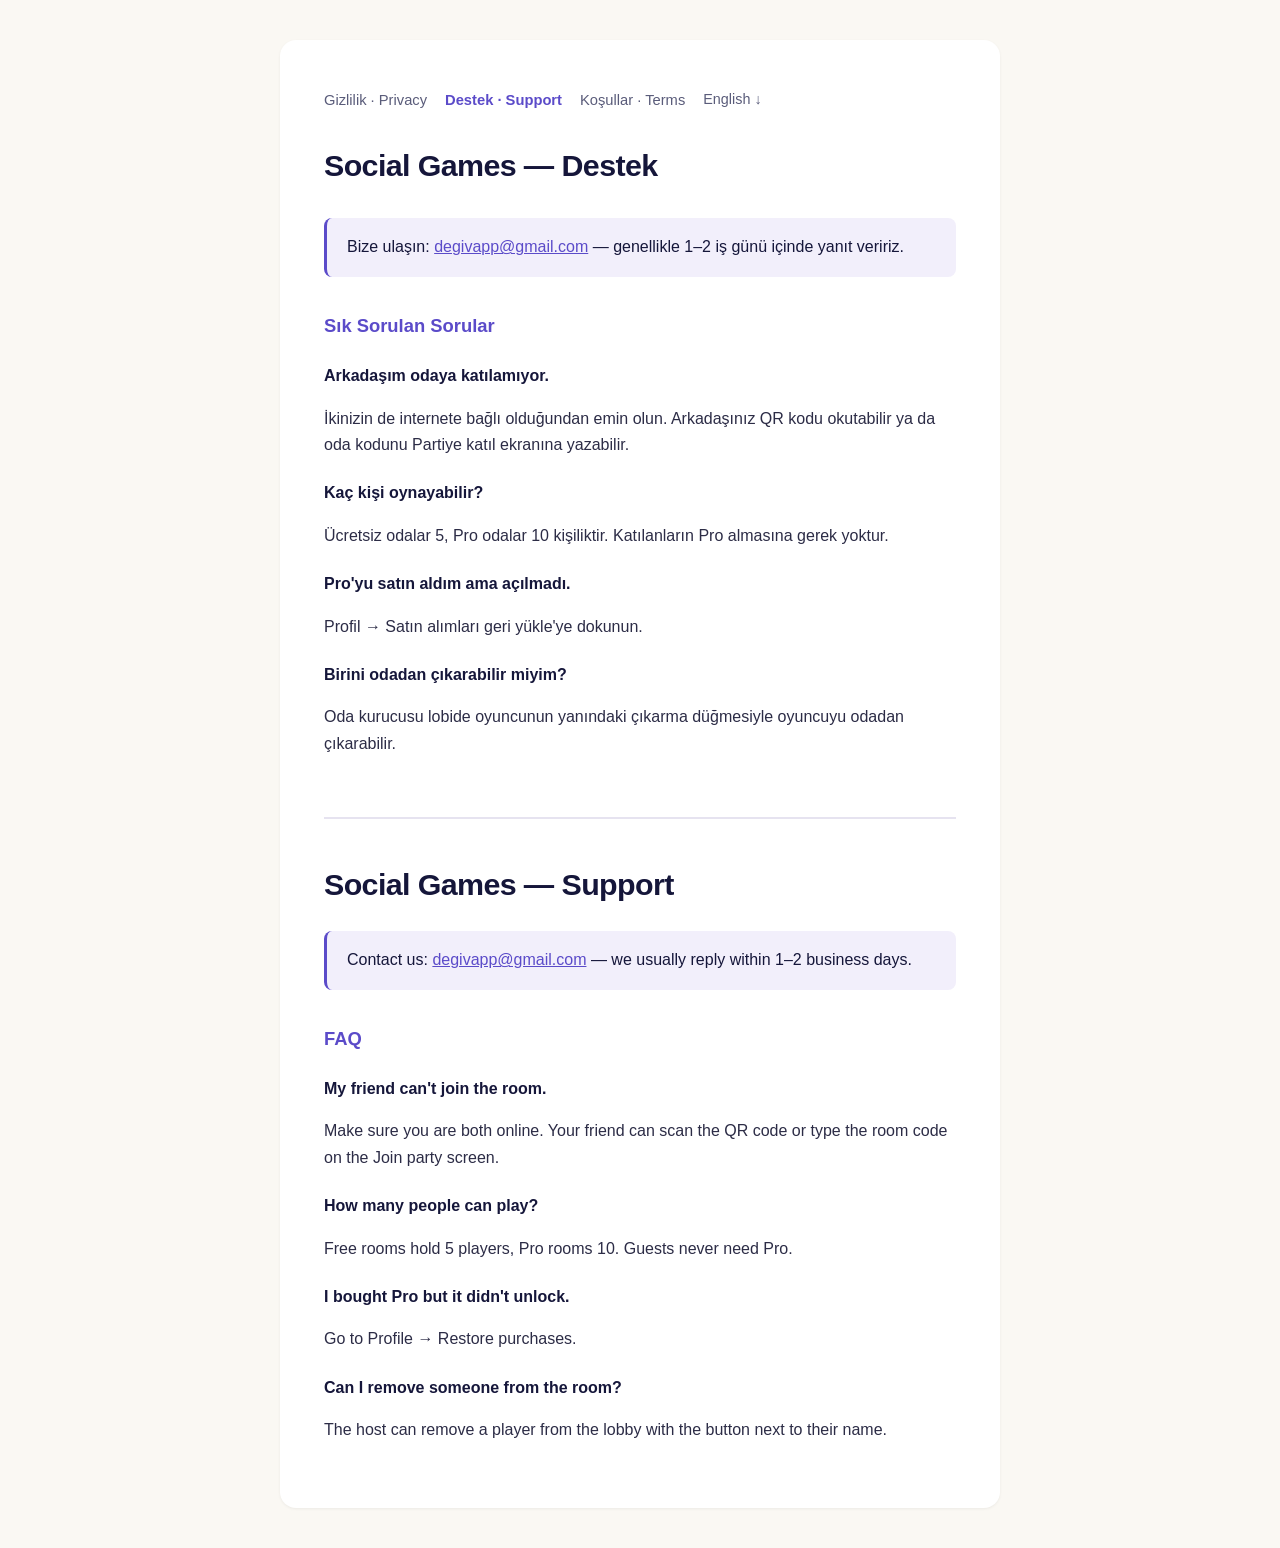
==== support.html @ b28a19bf "Social Games gizlilik, destek ve kullanım koşulları Co-Authored-By: Claude Opus 5.5 <noreply@anthrop" ====
<!DOCTYPE html>
<html lang="tr">
<head>
<meta charset="UTF-8">
<meta name="viewport" content="width=device-width, initial-scale=1">
<title>Social Games — Destek / Support</title>
<link rel="stylesheet" href="style.css">
</head>
<body>
<div class="wrap">
  <nav>
    <a href="./">Gizlilik · Privacy</a>
    <a class="on" href="support.html">Destek · Support</a>
    <a href="terms.html">Koşullar · Terms</a>
    <a class="lang" href="#en">English ↓</a>
  </nav>
  <div class="brand"><h1>Social Games — Destek</h1></div>
  <div class="box">Bize ulaşın: <a href="mailto:degivapp@gmail.com">degivapp@gmail.com</a> — genellikle 1–2 iş günü içinde yanıt veririz.</div>
  <h2>Sık Sorulan Sorular</h2>
  <h3>Arkadaşım odaya katılamıyor.</h3>
  <p>İkinizin de internete bağlı olduğundan emin olun. Arkadaşınız QR kodu okutabilir ya da oda kodunu Partiye katıl ekranına yazabilir.</p>
  <h3>Kaç kişi oynayabilir?</h3>
  <p>Ücretsiz odalar 5, Pro odalar 10 kişiliktir. Katılanların Pro almasına gerek yoktur.</p>
  <h3>Pro'yu satın aldım ama açılmadı.</h3>
  <p>Profil → Satın alımları geri yükle'ye dokunun.</p>
  <h3>Birini odadan çıkarabilir miyim?</h3>
  <p>Oda kurucusu lobide oyuncunun yanındaki çıkarma düğmesiyle oyuncuyu odadan çıkarabilir.</p>
  <div class="en" id="en">
    <h1>Social Games — Support</h1>
    <div class="box">Contact us: <a href="mailto:degivapp@gmail.com">degivapp@gmail.com</a> — we usually reply within 1–2 business days.</div>
    <h2>FAQ</h2>
    <h3>My friend can't join the room.</h3>
    <p>Make sure you are both online. Your friend can scan the QR code or type the room code on the Join party screen.</p>
    <h3>How many people can play?</h3>
    <p>Free rooms hold 5 players, Pro rooms 10. Guests never need Pro.</p>
    <h3>I bought Pro but it didn't unlock.</h3>
    <p>Go to Profile → Restore purchases.</p>
    <h3>Can I remove someone from the room?</h3>
    <p>The host can remove a player from the lobby with the button next to their name.</p>
  </div>
</div>
</body>
</html>
---- style.css ----
:root { --ink:#15163a; --muted:#5a5c7a; --accent:#5b4bc9; --gold:#e3931f; --line:#e6e3f0; --soft:#f2effb; }
* { box-sizing: border-box; }
body {
  margin: 0; padding: 40px 20px;
  font-family: -apple-system, BlinkMacSystemFont, "Segoe UI", Roboto, sans-serif;
  line-height: 1.65; color: var(--ink); background: #faf8f3;
}
.wrap { max-width: 720px; margin: 0 auto; background: #fff; padding: 48px 44px;
        border-radius: 16px; box-shadow: 0 1px 3px rgba(0,0,0,.06); }
nav { display: flex; gap: 18px; flex-wrap: wrap; font-size: .92rem; margin-bottom: 28px; }
nav a { text-decoration: none; color: var(--muted); }
nav a.on { color: var(--accent); font-weight: 600; }
.brand { display: flex; align-items: center; gap: 12px; margin-bottom: 8px; }
.brand svg { flex: none; }
h1 { font-size: 1.9rem; margin: 0 0 6px; letter-spacing: -.02em; }
.date { color: var(--muted); font-size: .9rem; margin-bottom: 36px; }
h2 { font-size: 1.15rem; margin: 34px 0 10px; color: var(--accent); }
h3 { font-size: 1rem; margin: 22px 0 6px; }
p, li { color: #2c2c46; }
ul { padding-left: 22px; }
li { margin-bottom: 7px; }
.box { background: var(--soft); border-left: 3px solid var(--accent); padding: 16px 20px;
       border-radius: 8px; margin: 22px 0; }
a { color: var(--accent); }
.lang { font-size: .9rem; color: var(--muted); }
footer { margin-top: 40px; padding-top: 22px; border-top: 1px solid var(--line);
         color: var(--muted); font-size: .88rem; }
.en { margin-top: 60px; padding-top: 40px; border-top: 2px solid var(--line); }
@media (max-width: 560px) { .wrap { padding: 32px 22px; } h1 { font-size: 1.6rem; } }
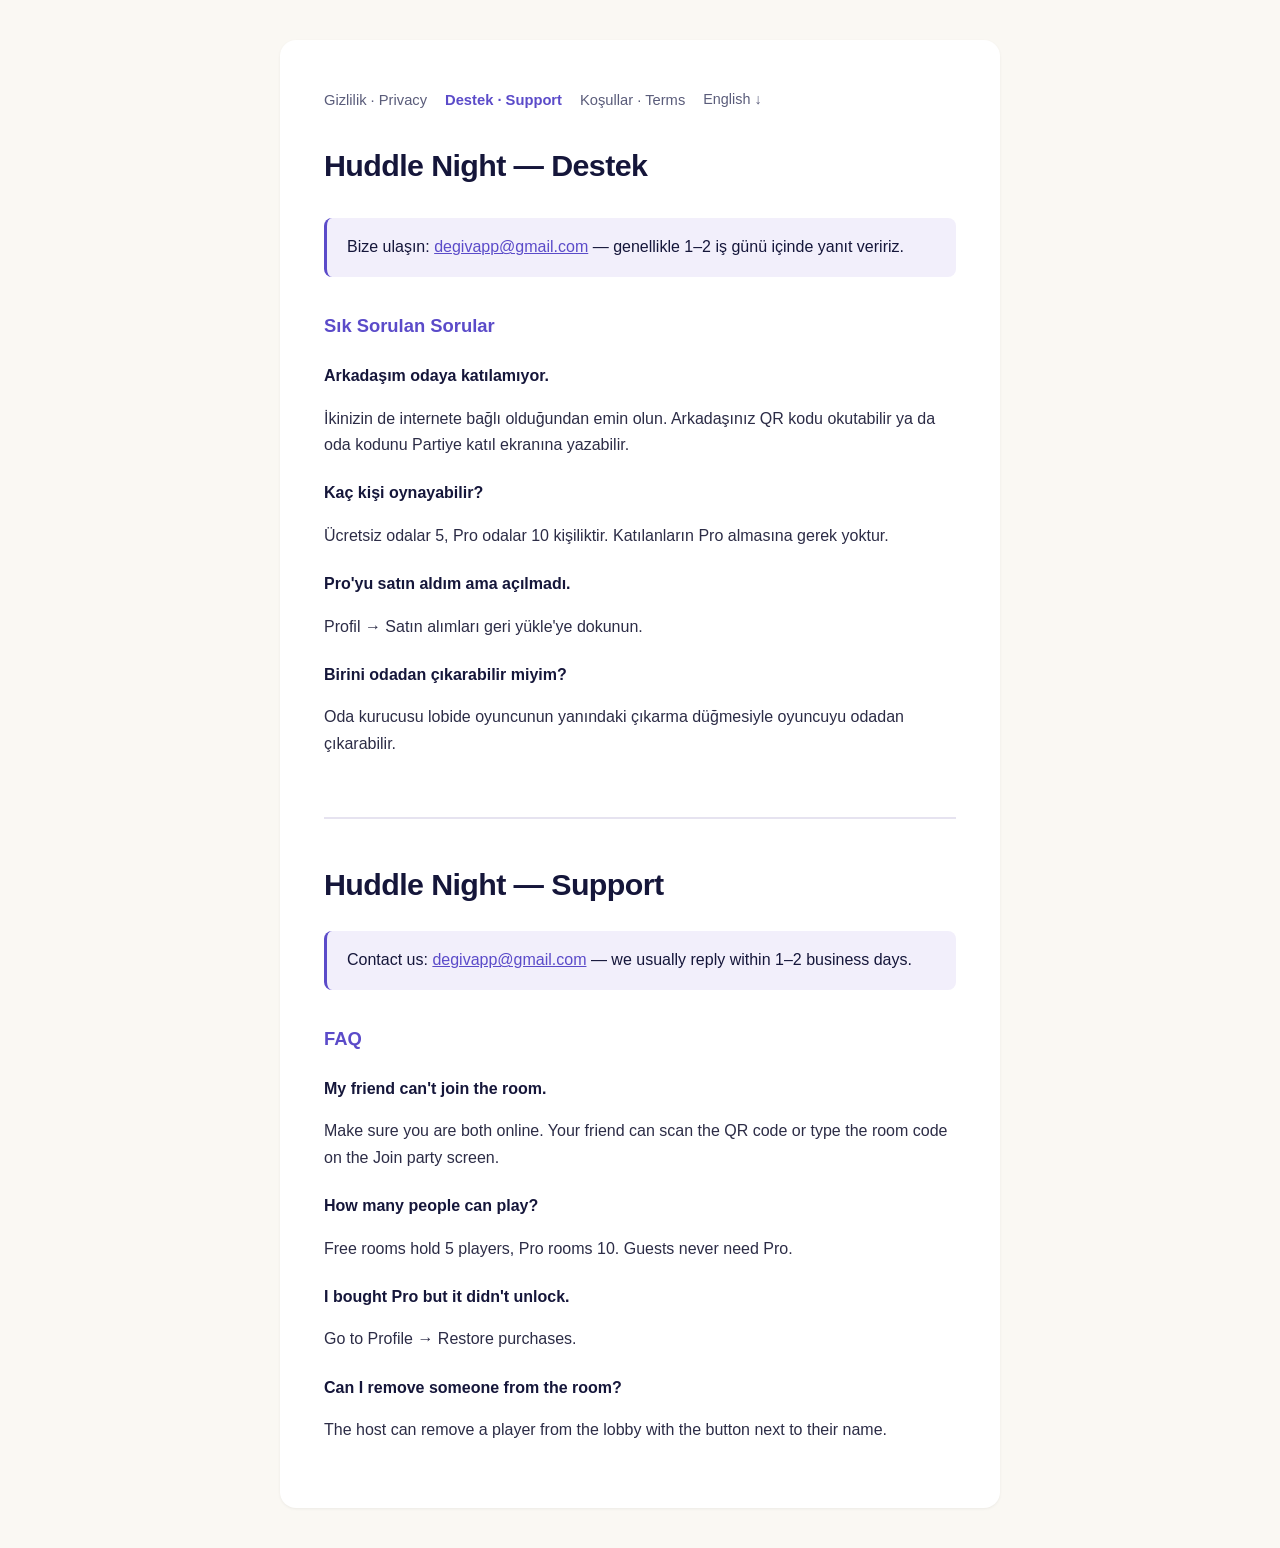
==== commit d7b91aa2: "Uygulama adı Huddle Night oldu Co-Authored-By: Claude Opus 5.5 <noreply@anthropic.com>" ====
--- a/support.html
+++ b/support.html
@@ -3,7 +3,7 @@
 <head>
 <meta charset="UTF-8">
 <meta name="viewport" content="width=device-width, initial-scale=1">
-<title>Social Games — Destek / Support</title>
+<title>Huddle Night — Destek / Support</title>
 <link rel="stylesheet" href="style.css">
 </head>
 <body>
@@ -14,7 +14,7 @@
     <a href="terms.html">Koşullar · Terms</a>
     <a class="lang" href="#en">English ↓</a>
   </nav>
-  <div class="brand"><h1>Social Games — Destek</h1></div>
+  <div class="brand"><h1>Huddle Night — Destek</h1></div>
   <div class="box">Bize ulaşın: <a href="mailto:degivapp@gmail.com">degivapp@gmail.com</a> — genellikle 1–2 iş günü içinde yanıt veririz.</div>
   <h2>Sık Sorulan Sorular</h2>
   <h3>Arkadaşım odaya katılamıyor.</h3>
@@ -26,7 +26,7 @@
   <h3>Birini odadan çıkarabilir miyim?</h3>
   <p>Oda kurucusu lobide oyuncunun yanındaki çıkarma düğmesiyle oyuncuyu odadan çıkarabilir.</p>
   <div class="en" id="en">
-    <h1>Social Games — Support</h1>
+    <h1>Huddle Night — Support</h1>
     <div class="box">Contact us: <a href="mailto:degivapp@gmail.com">degivapp@gmail.com</a> — we usually reply within 1–2 business days.</div>
     <h2>FAQ</h2>
     <h3>My friend can't join the room.</h3>
